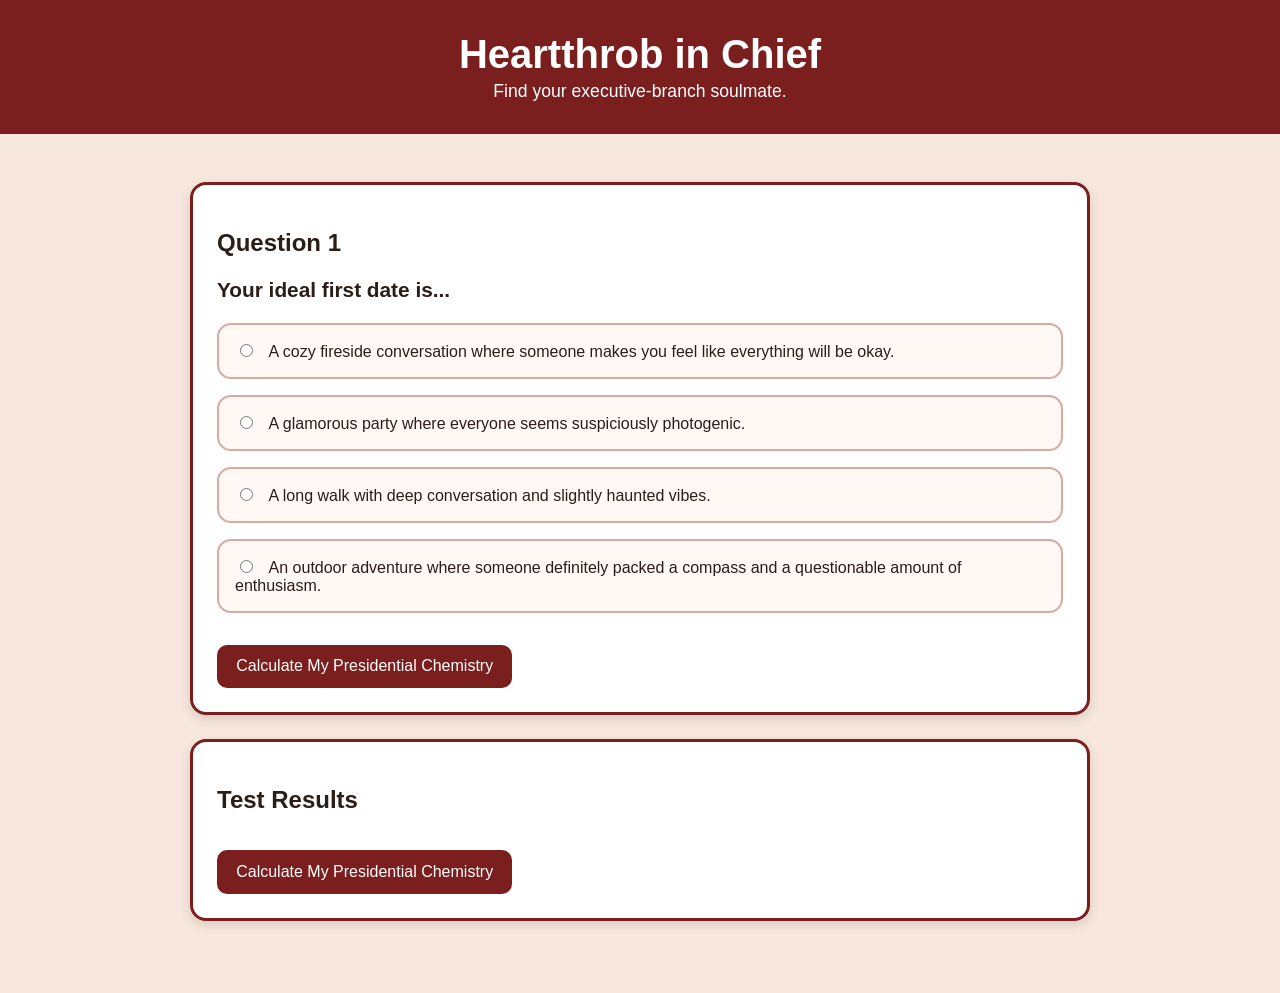
==== index.html @ faa56f8b "Update index.html" ====
<!DOCTYPE html>
<html lang="en">
<head>
  <meta charset="UTF-8">
  <meta name="viewport" content="width=device-width, initial-scale=1.0">
  <title>Heartthrob in Chief</title>
  <link rel="stylesheet" href="style.css">
</head>

<body>
  <header>
    <h1>Heartthrob in Chief</h1>
    <p>Find your executive-branch soulmate.</p>
  </header>

  <main>
    <section class="quiz-card">
      <h2>Question 1</h2>
      <p class="question-text">Your ideal first date is...</p>
      <form id="quiz-form">
        <label class="answer-card">
          <input 
            type="radio" 
            name="q1"
            value="fireside"
            data-fdr="3"
            data-jfk="1"
            data-lincoln="1"
            data-teddy="0"
          >
          <span>A cozy fireside conversation where someone makes you feel like everything will be okay.</span>
        </label>

        <label class="answer-card">
          <input 
            type="radio" 
            name="q1"
            value="glamour"
            data-fdr="1"
            data-jfk="3"
            data-lincoln="0"
            data-teddy="1"
          >
          <span>A glamorous party where everyone seems suspiciously photogenic.</span>
        </label>

        <label class="answer-card">
          <input 
            type="radio" 
            name="q1"
            value="haunted"
            data-fdr="0"
            data-jfk="0"
            data-lincoln="3"
            data-teddy="1"
          >
          <span>A long walk with deep conversation and slightly haunted vibes.</span>
        </label>

        <label class="answer-card">
          <input 
            type="radio" 
            name="q1"
            value="adventure"
            data-fdr="0"
            data-jfk="1"
            data-lincoln="1"
            data-teddy="3"
          >
          <span>An outdoor adventure where someone definitely packed a compass and a questionable amount of enthusiasm.</span>
        </label>
        <button type="submit">Calculate My Presidential Chemistry</button>
      </form>
    </section>

    <section class="results-card">
      <h2>Test Results</h2>
        <button type="submit">Calculate My Presidential Chemistry</button>
    </section>
  </main>

  <script src="script.js"></script>
</body>
</html>
---- style.css ----
body {
  margin: 0;
  font-family: Arial, sans-serif;
  background: #f7e7dc;
  color: #2b1d17;
}

header {
  background: #7b1e1e;
  color: white;
  padding: 2rem;
  text-align: center;
}

header h1 {
  margin: 0 0 0.25rem 0;
  font-size: 2.5rem;
}

header p {
  margin: 0;
  font-size: 1.1rem;
}

main {
  max-width: 900px;
  margin: 2rem auto;
  padding: 1rem;
}

.quiz-card,
.results-card {
  background: white;
  border: 3px solid #7b1e1e;
  border-radius: 16px;
  padding: 1.5rem;
  margin-bottom: 1.5rem;
  box-shadow: 0 4px 12px rgba(0, 0, 0, 0.12);
}

.question-text {
  font-size: 1.3rem;
  font-weight: bold;
}

.answer-card {
  display: block;
  border: 2px solid #d8aaa0;
  border-radius: 14px;
  padding: 1rem;
  margin: 1rem 0;
  cursor: pointer;
  background: #fff8f5;
}

.answer-card:hover {
  border-color: #7b1e1e;
  background: #fdeee8;
}

.answer-card input {
  margin-right: 0.75rem;
}

button {
  background: #7b1e1e;
  color: white;
  border: none;
  border-radius: 10px;
  padding: 0.8rem 1.2rem;
  font-size: 1rem;
  cursor: pointer;
  margin-top: 1rem;
}

button:hover {
  background: #a62a2a;
}

#results-output {
  line-height: 1.6;
}

#results-output ul {
  margin-top: 0.5rem;
}
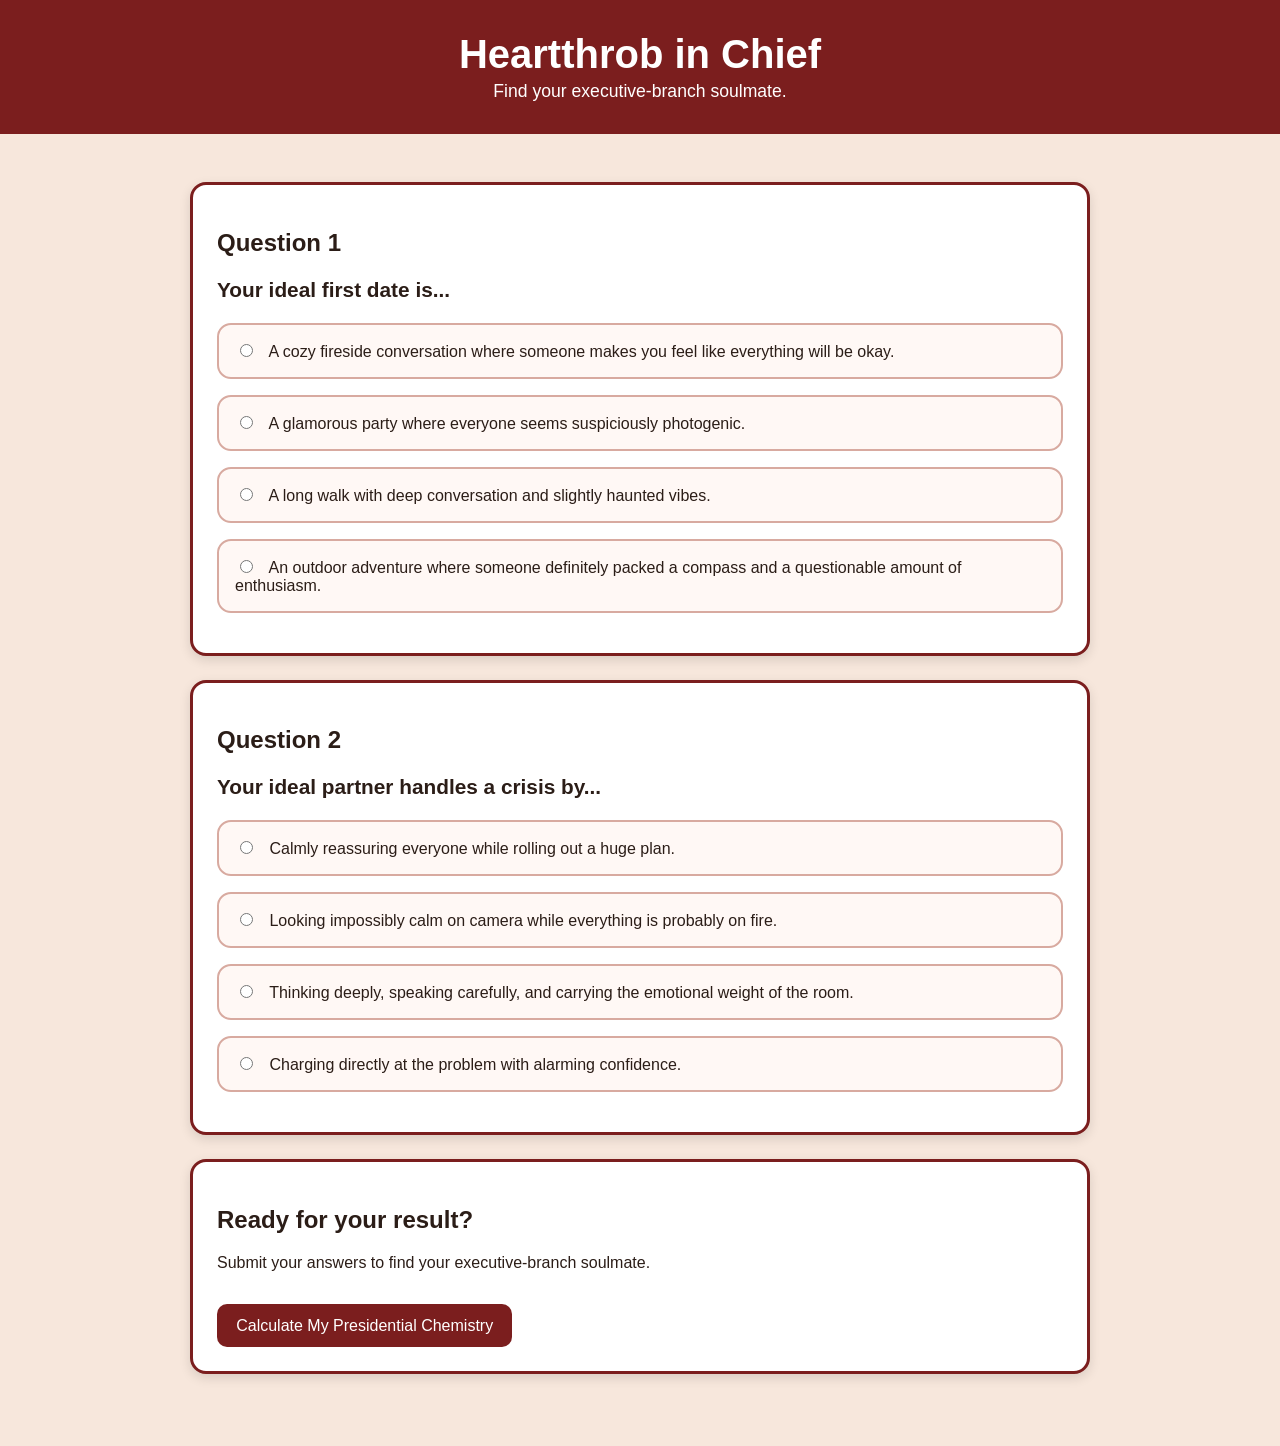
==== commit aefb0b94: "Update index.html" ====
--- a/index.html
+++ b/index.html
@@ -13,71 +13,134 @@
     <p>Find your executive-branch soulmate.</p>
   </header>
 
-  <main>
+ <main>
+  <form id="quiz-form">
+
     <section class="quiz-card">
       <h2>Question 1</h2>
       <p class="question-text">Your ideal first date is...</p>
-      <form id="quiz-form">
-        <label class="answer-card">
-          <input 
-            type="radio" 
-            name="q1"
-            value="fireside"
-            data-fdr="3"
-            data-jfk="1"
-            data-lincoln="1"
-            data-teddy="0"
-          >
-          <span>A cozy fireside conversation where someone makes you feel like everything will be okay.</span>
-        </label>
 
-        <label class="answer-card">
-          <input 
-            type="radio" 
-            name="q1"
-            value="glamour"
-            data-fdr="1"
-            data-jfk="3"
-            data-lincoln="0"
-            data-teddy="1"
-          >
-          <span>A glamorous party where everyone seems suspiciously photogenic.</span>
-        </label>
+      <label class="answer-card">
+        <input 
+          type="radio" 
+          name="q1"
+          value="fireside"
+          data-fdr="3"
+          data-jfk="1"
+          data-lincoln="1"
+          data-teddy="0"
+        >
+        <span>A cozy fireside conversation where someone makes you feel like everything will be okay.</span>
+      </label>
 
-        <label class="answer-card">
-          <input 
-            type="radio" 
-            name="q1"
-            value="haunted"
-            data-fdr="0"
-            data-jfk="0"
-            data-lincoln="3"
-            data-teddy="1"
-          >
-          <span>A long walk with deep conversation and slightly haunted vibes.</span>
-        </label>
+      <label class="answer-card">
+        <input 
+          type="radio" 
+          name="q1"
+          value="glamour"
+          data-fdr="1"
+          data-jfk="3"
+          data-lincoln="0"
+          data-teddy="1"
+        >
+        <span>A glamorous party where everyone seems suspiciously photogenic.</span>
+      </label>
 
-        <label class="answer-card">
-          <input 
-            type="radio" 
-            name="q1"
-            value="adventure"
-            data-fdr="0"
-            data-jfk="1"
-            data-lincoln="1"
-            data-teddy="3"
-          >
-          <span>An outdoor adventure where someone definitely packed a compass and a questionable amount of enthusiasm.</span>
-        </label>
-        <button type="submit">Calculate My Presidential Chemistry</button>
-      </form>
+      <label class="answer-card">
+        <input 
+          type="radio" 
+          name="q1"
+          value="haunted"
+          data-fdr="0"
+          data-jfk="0"
+          data-lincoln="3"
+          data-teddy="1"
+        >
+        <span>A long walk with deep conversation and slightly haunted vibes.</span>
+      </label>
+
+      <label class="answer-card">
+        <input 
+          type="radio" 
+          name="q1"
+          value="adventure"
+          data-fdr="0"
+          data-jfk="1"
+          data-lincoln="1"
+          data-teddy="3"
+        >
+        <span>An outdoor adventure where someone definitely packed a compass and a questionable amount of enthusiasm.</span>
+      </label>
     </section>
 
+
+    <section class="quiz-card">
+      <h2>Question 2</h2>
+      <p class="question-text">Your ideal partner handles a crisis by...</p>
+
+      <label class="answer-card">
+        <input 
+          type="radio" 
+          name="q2"
+          value="reassure"
+          data-fdr="3"
+          data-jfk="1"
+          data-lincoln="1"
+          data-teddy="0"
+        >
+        <span>Calmly reassuring everyone while rolling out a huge plan.</span>
+      </label>
+
+      <label class="answer-card">
+        <input 
+          type="radio" 
+          name="q2"
+          value="camera"
+          data-fdr="1"
+          data-jfk="3"
+          data-lincoln="0"
+          data-teddy="1"
+        >
+        <span>Looking impossibly calm on camera while everything is probably on fire.</span>
+      </label>
+
+      <label class="answer-card">
+        <input 
+          type="radio" 
+          name="q2"
+          value="reflect"
+          data-fdr="1"
+          data-jfk="0"
+          data-lincoln="3"
+          data-teddy="1"
+        >
+        <span>Thinking deeply, speaking carefully, and carrying the emotional weight of the room.</span>
+      </label>
+
+      <label class="answer-card">
+        <input 
+          type="radio" 
+          name="q2"
+          value="charge"
+          data-fdr="0"
+          data-jfk="1"
+          data-lincoln="1"
+          data-teddy="3"
+        >
+        <span>Charging directly at the problem with alarming confidence.</span>
+      </label>
+    </section>
+
+
     <section class="results-card">
-      <h2>Test Results</h2>
-        <button type="submit">Calculate My Presidential Chemistry</button>
+      <h2>Ready for your result?</h2>
+      <p>Submit your answers to find your executive-branch soulmate.</p>
+
+      <button type="submit">Calculate My Presidential Chemistry</button>
     </section>
-  </main>
+
+  </form>
+</main>
 
   <script src="script.js"></script>
 </body>
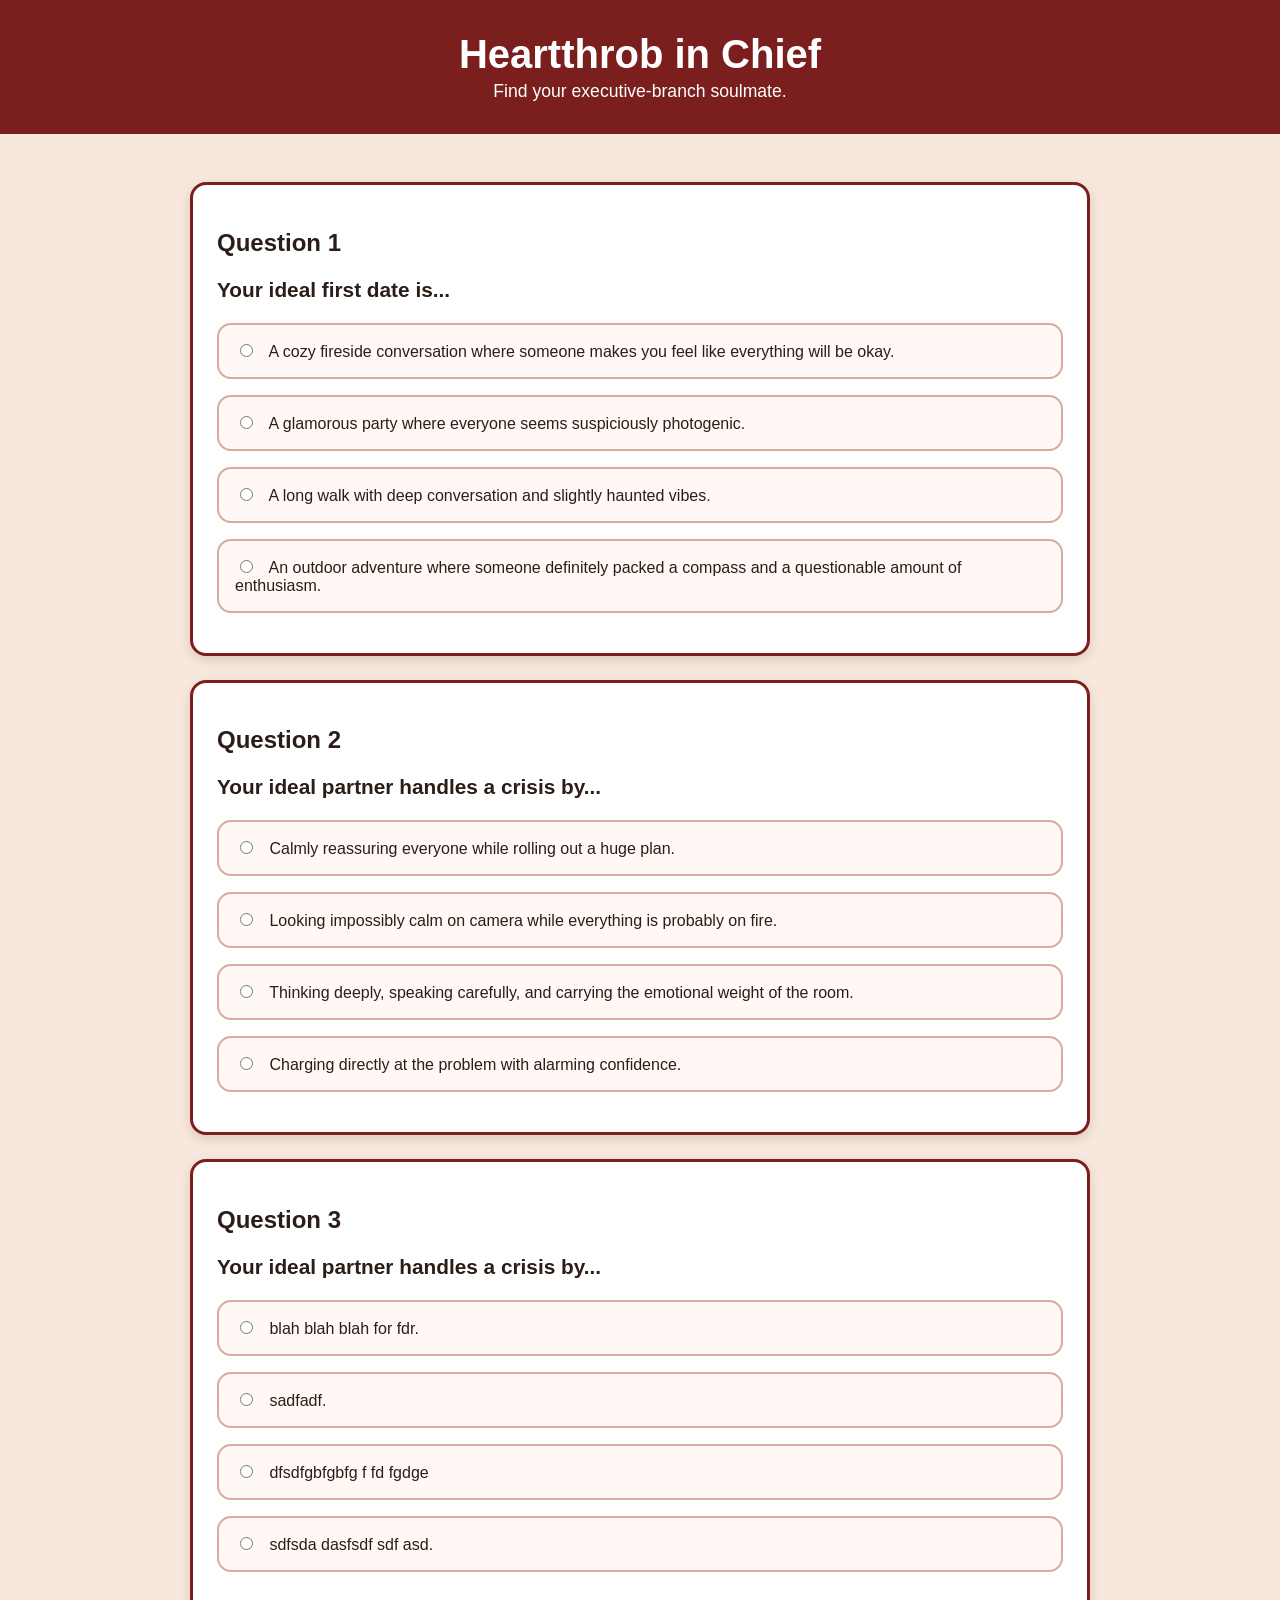
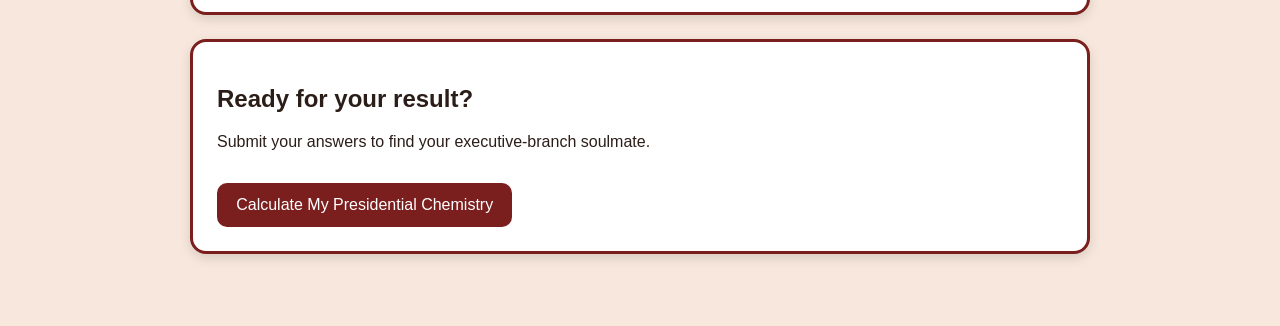
==== commit fee7823d: "Update index.html" ====
--- a/index.html
+++ b/index.html
@@ -13,134 +13,191 @@
     <p>Find your executive-branch soulmate.</p>
   </header>
 
- <main>
-  <form id="quiz-form">
-
-    <section class="quiz-card">
-      <h2>Question 1</h2>
-      <p class="question-text">Your ideal first date is...</p>
-
-      <label class="answer-card">
-        <input 
-          type="radio" 
-          name="q1"
-          value="fireside"
-          data-fdr="3"
-          data-jfk="1"
-          data-lincoln="1"
-          data-teddy="0"
-        >
-        <span>A cozy fireside conversation where someone makes you feel like everything will be okay.</span>
-      </label>
-
-      <label class="answer-card">
-        <input 
-          type="radio" 
-          name="q1"
-          value="glamour"
-          data-fdr="1"
-          data-jfk="3"
-          data-lincoln="0"
-          data-teddy="1"
-        >
-        <span>A glamorous party where everyone seems suspiciously photogenic.</span>
-      </label>
-
-      <label class="answer-card">
-        <input 
-          type="radio" 
-          name="q1"
-          value="haunted"
-          data-fdr="0"
-          data-jfk="0"
-          data-lincoln="3"
-          data-teddy="1"
-        >
-        <span>A long walk with deep conversation and slightly haunted vibes.</span>
-      </label>
-
-      <label class="answer-card">
-        <input 
-          type="radio" 
-          name="q1"
-          value="adventure"
-          data-fdr="0"
-          data-jfk="1"
-          data-lincoln="1"
-          data-teddy="3"
-        >
-        <span>An outdoor adventure where someone definitely packed a compass and a questionable amount of enthusiasm.</span>
-      </label>
-    </section>
-
-
-    <section class="quiz-card">
-      <h2>Question 2</h2>
-      <p class="question-text">Your ideal partner handles a crisis by...</p>
-
-      <label class="answer-card">
-        <input 
-          type="radio" 
-          name="q2"
-          value="reassure"
-          data-fdr="3"
-          data-jfk="1"
-          data-lincoln="1"
-          data-teddy="0"
-        >
-        <span>Calmly reassuring everyone while rolling out a huge plan.</span>
-      </label>
-
-      <label class="answer-card">
-        <input 
-          type="radio" 
-          name="q2"
-          value="camera"
-          data-fdr="1"
-          data-jfk="3"
-          data-lincoln="0"
-          data-teddy="1"
-        >
-        <span>Looking impossibly calm on camera while everything is probably on fire.</span>
-      </label>
-
-      <label class="answer-card">
-        <input 
-          type="radio" 
-          name="q2"
-          value="reflect"
-          data-fdr="1"
-          data-jfk="0"
-          data-lincoln="3"
-          data-teddy="1"
-        >
-        <span>Thinking deeply, speaking carefully, and carrying the emotional weight of the room.</span>
-      </label>
-
-      <label class="answer-card">
-        <input 
-          type="radio" 
-          name="q2"
-          value="charge"
-          data-fdr="0"
-          data-jfk="1"
-          data-lincoln="1"
-          data-teddy="3"
-        >
-        <span>Charging directly at the problem with alarming confidence.</span>
-      </label>
-    </section>
-
-
-    <section class="results-card">
-      <h2>Ready for your result?</h2>
-      <p>Submit your answers to find your executive-branch soulmate.</p>
-
-      <button type="submit">Calculate My Presidential Chemistry</button>
-    </section>
-
-  </form>
-</main>
+  <main>
+    <form id="quiz-form">
+
+      <section class="quiz-card">
+        <h2>Question 1</h2>
+        <p class="question-text">Your ideal first date is...</p>
+
+        <label class="answer-card">
+          <input 
+            type="radio" 
+            name="q1"
+            value="fireside"
+            data-fdr="3"
+            data-jfk="1"
+            data-lincoln="1"
+            data-teddy="0"
+          >
+          <span>A cozy fireside conversation where someone makes you feel like everything will be okay.</span>
+        </label>
+
+        <label class="answer-card">
+          <input 
+            type="radio" 
+            name="q1"
+            value="glamour"
+            data-fdr="1"
+            data-jfk="3"
+            data-lincoln="0"
+            data-teddy="1"
+          >
+          <span>A glamorous party where everyone seems suspiciously photogenic.</span>
+        </label>
+
+        <label class="answer-card">
+          <input 
+            type="radio" 
+            name="q1"
+            value="haunted"
+            data-fdr="0"
+            data-jfk="0"
+            data-lincoln="3"
+            data-teddy="1"
+          >
+          <span>A long walk with deep conversation and slightly haunted vibes.</span>
+        </label>
+
+        <label class="answer-card">
+          <input 
+            type="radio" 
+            name="q1"
+            value="adventure"
+            data-fdr="0"
+            data-jfk="1"
+            data-lincoln="1"
+            data-teddy="3"
+          >
+          <span>An outdoor adventure where someone definitely packed a compass and a questionable amount of enthusiasm.</span>
+        </label>
+      </section>
+
+
+      <section class="quiz-card">
+        <h2>Question 2</h2>
+        <p class="question-text">Your ideal partner handles a crisis by...</p>
+
+        <label class="answer-card">
+          <input 
+            type="radio" 
+            name="q2"
+            value="reassure"
+            data-fdr="3"
+            data-jfk="1"
+            data-lincoln="1"
+            data-teddy="0"
+          >
+          <span>Calmly reassuring everyone while rolling out a huge plan.</span>
+        </label>
+
+        <label class="answer-card">
+          <input 
+            type="radio" 
+            name="q2"
+            value="camera"
+            data-fdr="1"
+            data-jfk="3"
+            data-lincoln="0"
+            data-teddy="1"
+          >
+          <span>Looking impossibly calm on camera while everything is probably on fire.</span>
+        </label>
+
+        <label class="answer-card">
+          <input 
+            type="radio" 
+            name="q2"
+            value="reflect"
+            data-fdr="1"
+            data-jfk="0"
+            data-lincoln="3"
+            data-teddy="1"
+          >
+          <span>Thinking deeply, speaking carefully, and carrying the emotional weight of the room.</span>
+        </label>
+
+        <label class="answer-card">
+          <input 
+            type="radio" 
+            name="q2"
+            value="charge"
+            data-fdr="0"
+            data-jfk="1"
+            data-lincoln="1"
+            data-teddy="3"
+          >
+          <span>Charging directly at the problem with alarming confidence.</span>
+        </label>
+      </section>
+
+      <section class="quiz-card">
+        <h2>Question 3</h2> 
+        <p class="question-text">Your ideal partner handles a crisis by...</p>
+
+        <label class="answer-card">
+          <input 
+            type="radio" 
+            name="q3" 
+            value="reassure"
+            data-fdr="99"
+            data-jfk="-1"
+            data-lincoln="13"
+            data-teddy="0"
+          >
+          <span>blah blah blah for fdr.</span>
+        </label>
+
+        <label class="answer-card">
+          <input 
+            type="radio" 
+            name="q3"
+            value="camera"
+            data-fdr="1"
+            data-jfk="35"
+            data-lincoln="10"
+            data-teddy="1"
+          >
+          <span>sadfadf.</span>
+        </label>
+
+        <label class="answer-card">
+          <input 
+            type="radio" 
+            name="q3"
+            value="reflect"
+            data-fdr="1"
+            data-jfk="0"
+            data-lincoln="3"
+            data-teddy="1"
+          >
+          <span>dfsdfgbfgbfg f fd  fgdge</span>
+        </label>
+
+        <label class="answer-card">
+          <input 
+            type="radio" 
+            name="q3"
+            value="charge"
+            data-fdr="0"
+            data-jfk="1"
+            data-lincoln="1"
+            data-teddy="3"
+          >
+          <span>sdfsda dasfsdf sdf asd.</span>
+        </label>
+      </section>
+
+
+      <section class="results-card">
+        <h2>Ready for your result?</h2>
+        <p>Submit your answers to find your executive-branch soulmate.</p>
+
+        <button type="submit">Calculate My Presidential Chemistry</button>
+      </section>
+
+    </form>
+  </main>
 
   <script src="script.js"></script>
 </body>
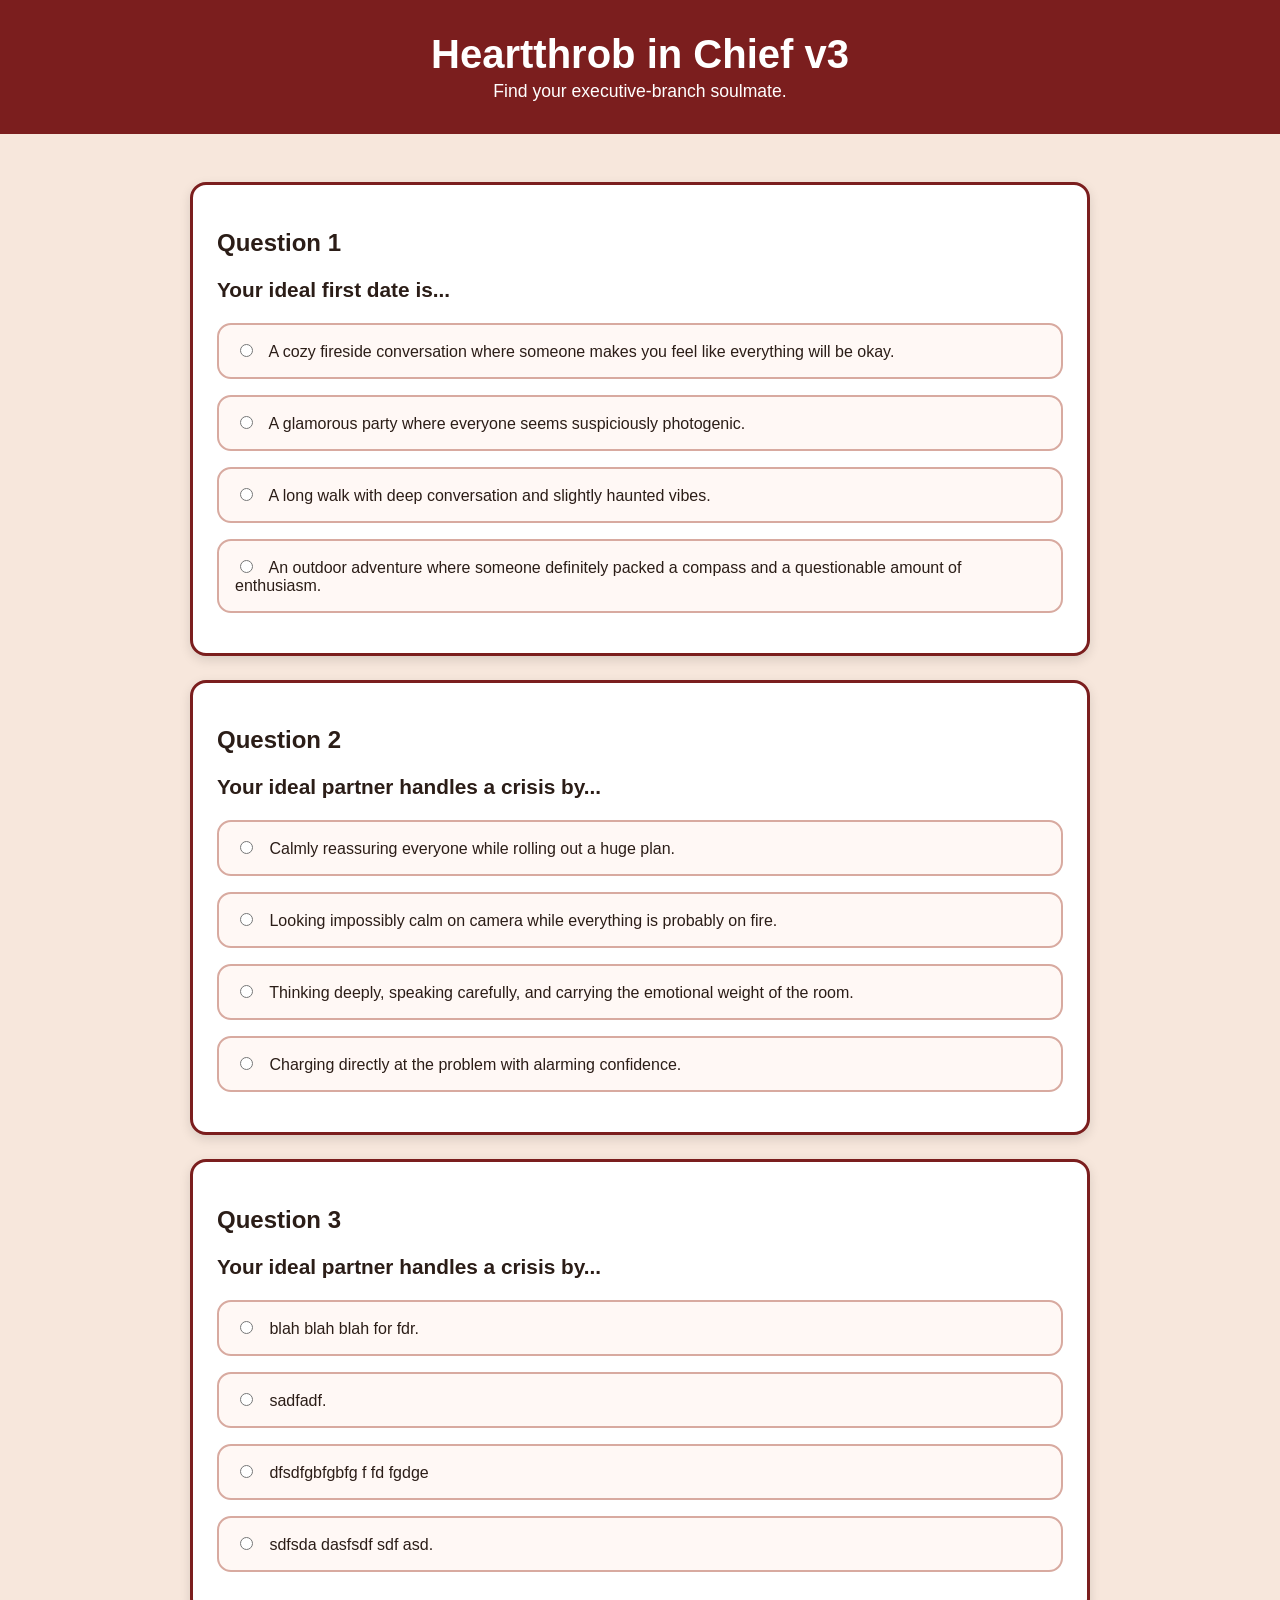
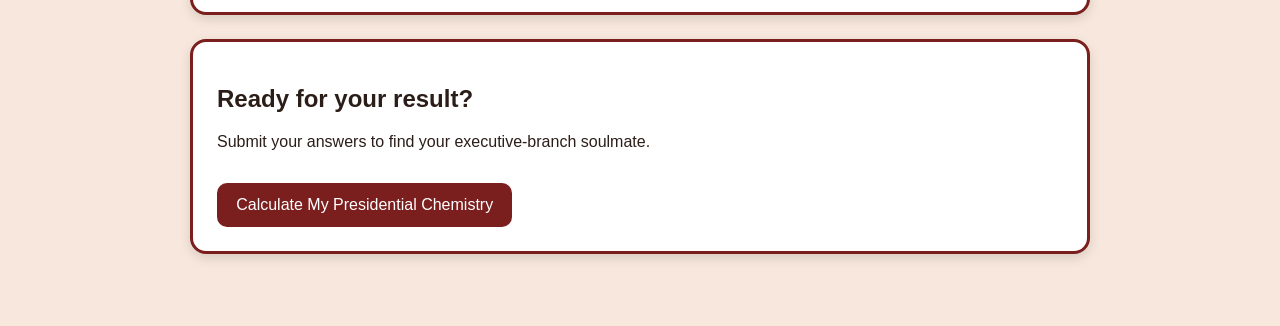
==== commit 2a529a1a: "Update index.html" ====
--- a/index.html
+++ b/index.html
@@ -9,7 +9,7 @@
 
 <body>
   <header>
-    <h1>Heartthrob in Chief</h1>
+    <h1>Heartthrob in Chief v3</h1>
     <p>Find your executive-branch soulmate.</p>
   </header>
 
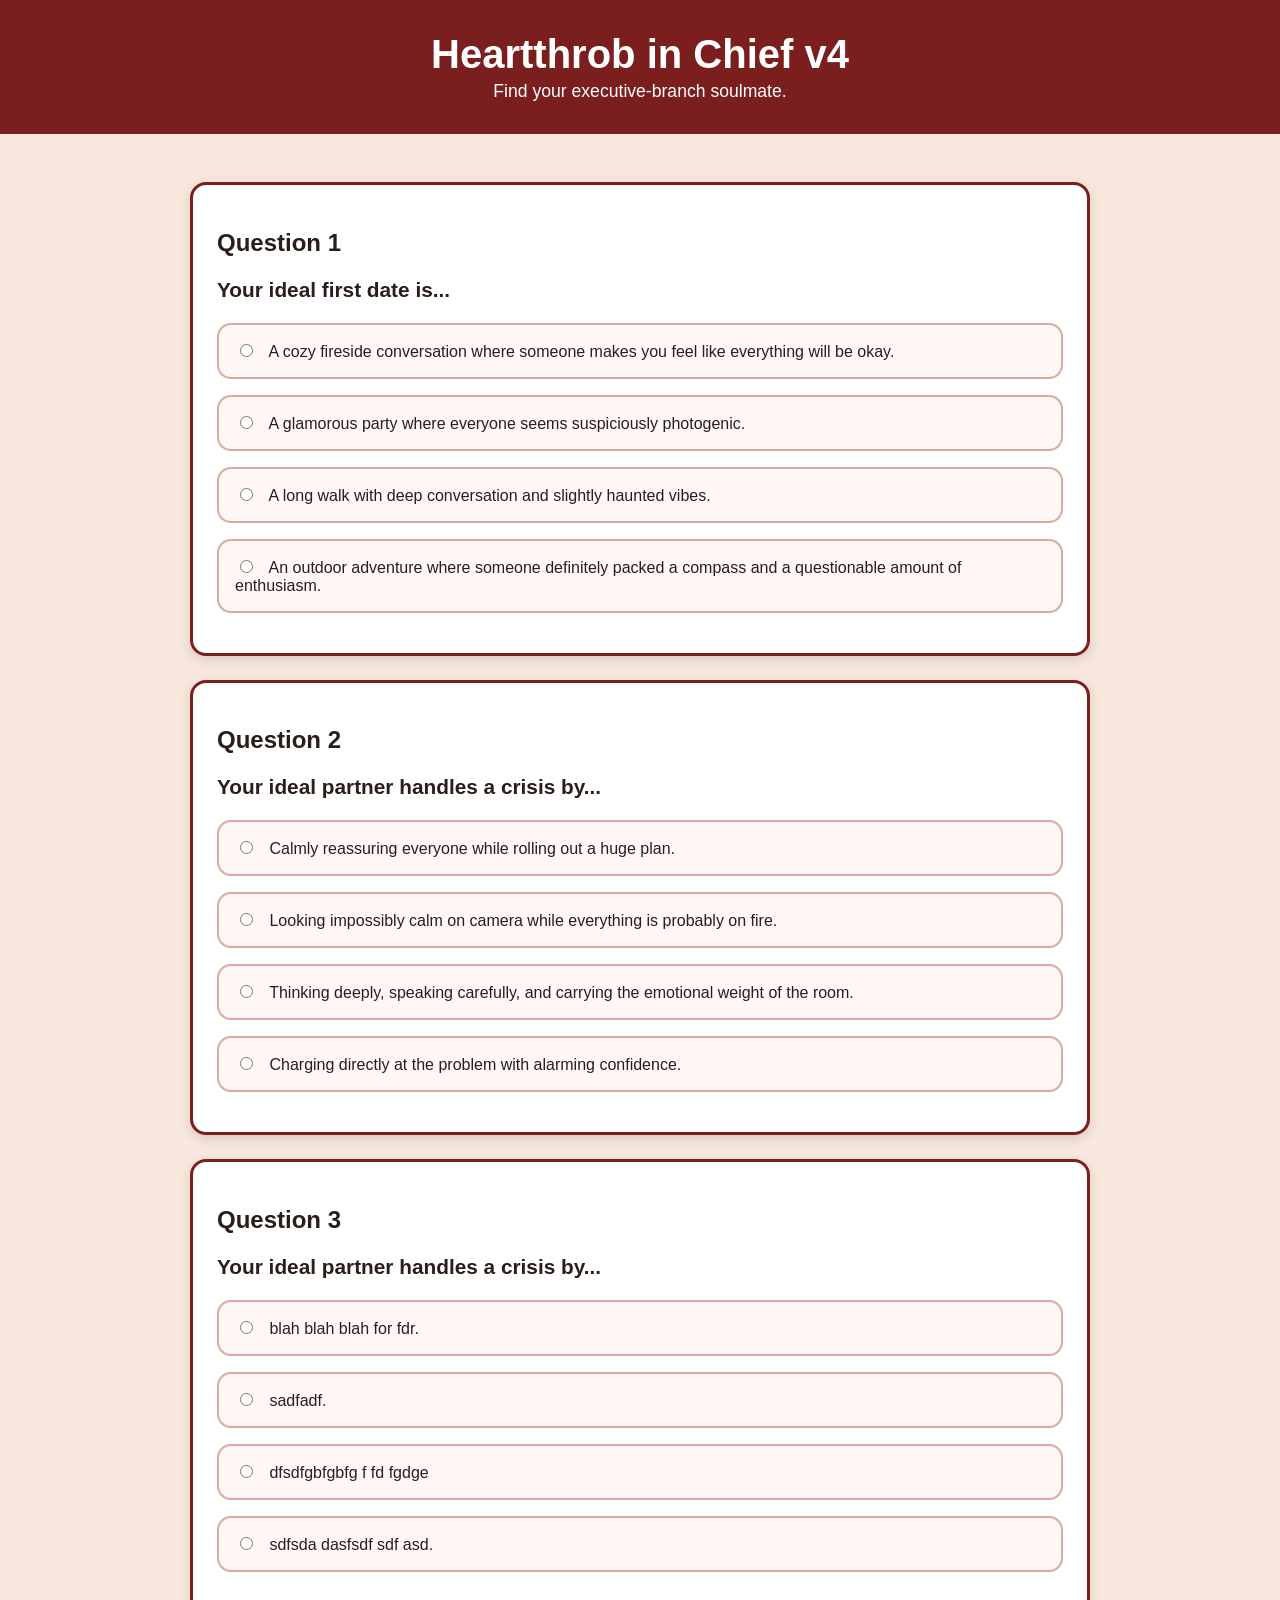
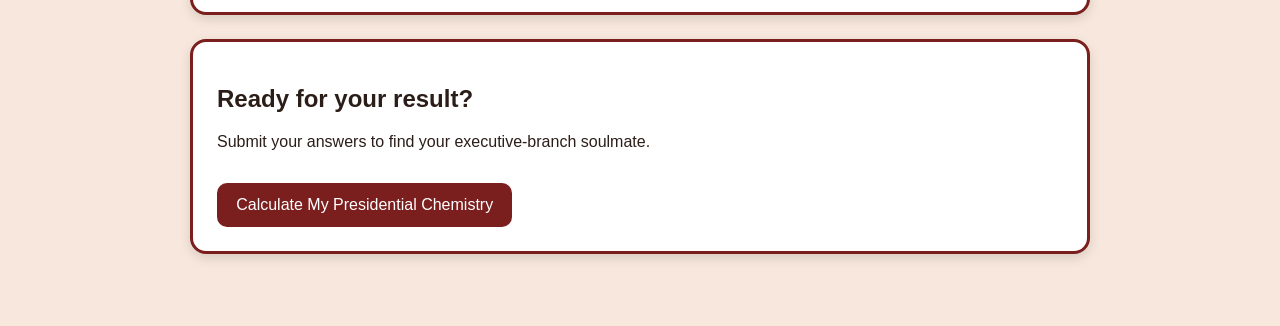
==== commit 87413fe1: "Update index.html" ====
--- a/index.html
+++ b/index.html
@@ -9,7 +9,7 @@
 
 <body>
   <header>
-    <h1>Heartthrob in Chief v3</h1>
+    <h1>Heartthrob in Chief v4</h1>
     <p>Find your executive-branch soulmate.</p>
   </header>
 
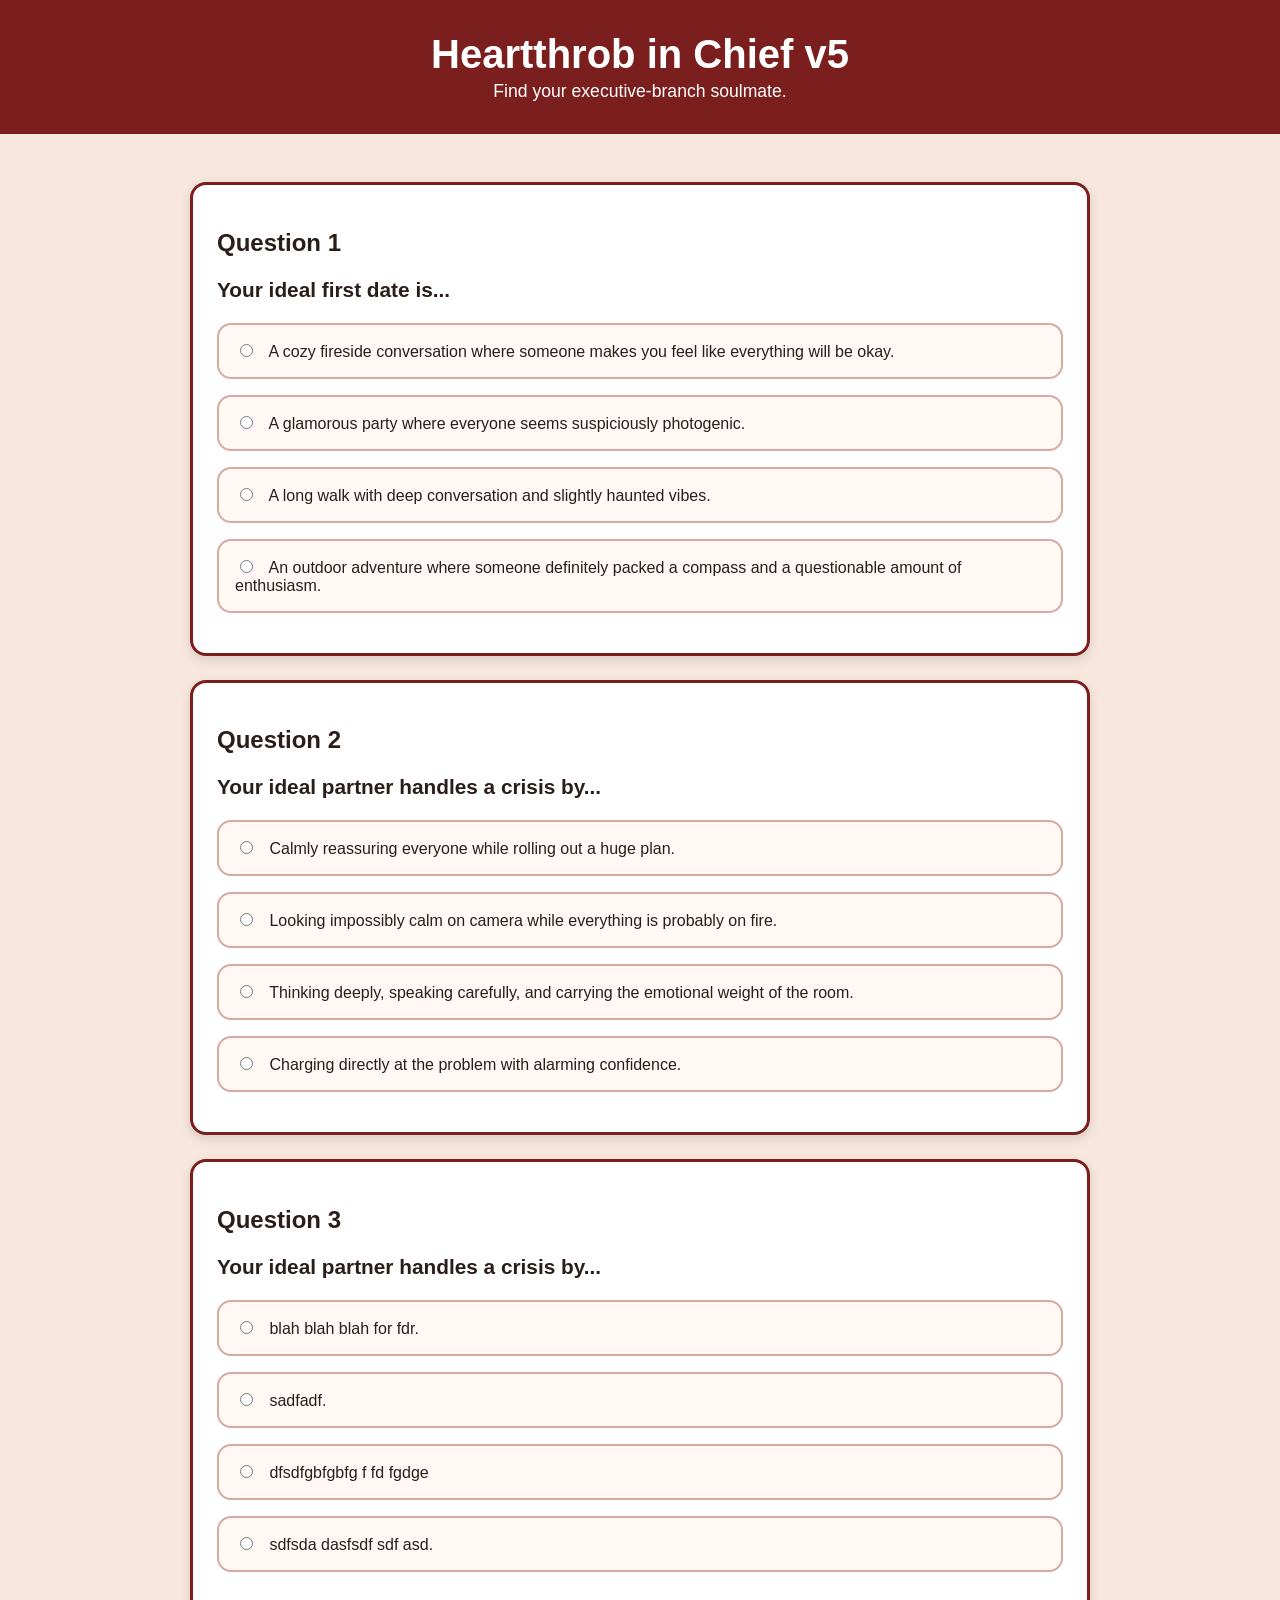
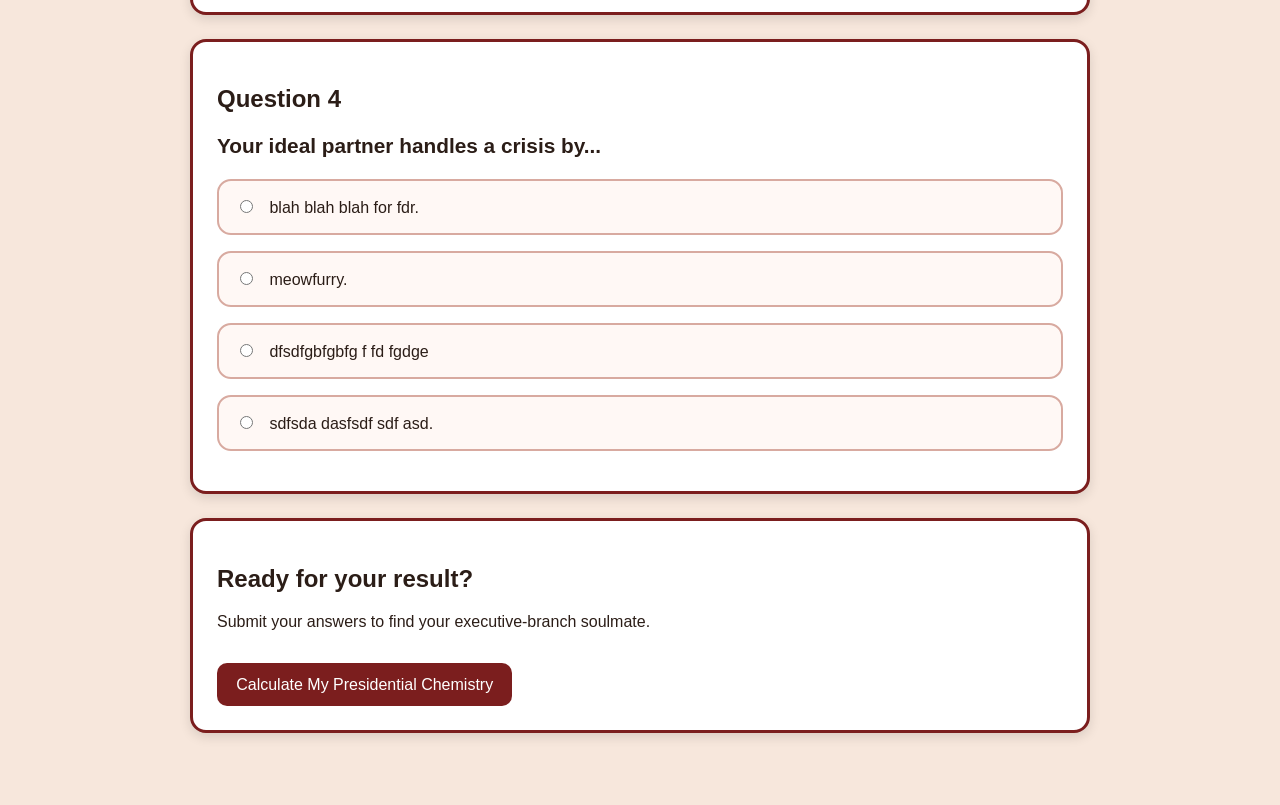
==== commit 9728dda3: "Update index.html" ====
--- a/index.html
+++ b/index.html
@@ -9,7 +9,7 @@
 
 <body>
   <header>
-    <h1>Heartthrob in Chief v4</h1>
+    <h1>Heartthrob in Chief v5</h1>
     <p>Find your executive-branch soulmate.</p>
   </header>
 
@@ -130,9 +130,10 @@
           <span>Charging directly at the problem with alarming confidence.</span>
         </label>
       </section>
-
-      <section class="quiz-card">
-        <h2>Question 3</h2> 
+<!-- this is the top of the questions, be sure to adjust the q# up one on each question-->
+      
+      <section class="quiz-card">
+        <h2>Question 3</h2> <!-- change this question number -->
         <p class="question-text">Your ideal partner handles a crisis by...</p>
 
         <label class="answer-card">
@@ -177,7 +178,7 @@
         <label class="answer-card">
           <input 
             type="radio" 
-            name="q3"
+            name="q3" 
             value="charge"
             data-fdr="0"
             data-jfk="1"
@@ -187,7 +188,66 @@
           <span>sdfsda dasfsdf sdf asd.</span>
         </label>
       </section>
-
+<!-- copy the section above this line and paste it below -->
+<!-- this is the top of the questions, be sure to adjust the q# up one on each question-->
+      
+      <section class="quiz-card">
+        <h2>Question 4</h2> <!-- change this question number -->
+        <p class="question-text">Your ideal partner handles a crisis by...</p>
+
+        <label class="answer-card">
+          <input 
+            type="radio" 
+            name="q4" 
+            value="reassure"
+            data-fdr="99"
+            data-jfk="-1"
+            data-lincoln="13"
+            data-teddy="0"
+          >
+          <span>blah blah blah for fdr.</span>
+        </label>
+
+        <label class="answer-card">
+          <input 
+            type="radio" 
+            name="q4"
+            value="camera"
+            data-fdr="3"
+            data-jfk="5"
+            data-lincoln="1"
+            data-teddy="12"
+          >
+          <span>meowfurry.</span>
+        </label>
+
+        <label class="answer-card">
+          <input 
+            type="radio" 
+            name="q4"
+            value="reflect"
+            data-fdr="1"
+            data-jfk="0"
+            data-lincoln="3"
+            data-teddy="1"
+          >
+          <span>dfsdfgbfgbfg f fd  fgdge</span>
+        </label>
+
+        <label class="answer-card">
+          <input 
+            type="radio" 
+            name="q4" 
+            value="charge"
+            data-fdr="0"
+            data-jfk="1"
+            data-lincoln="1"
+            data-teddy="3"
+          >
+          <span>sdfsda dasfsdf sdf asd.</span>
+        </label>
+      </section>
+<!-- copy the section above this line and paste it below -->
 
       <section class="results-card">
         <h2>Ready for your result?</h2>
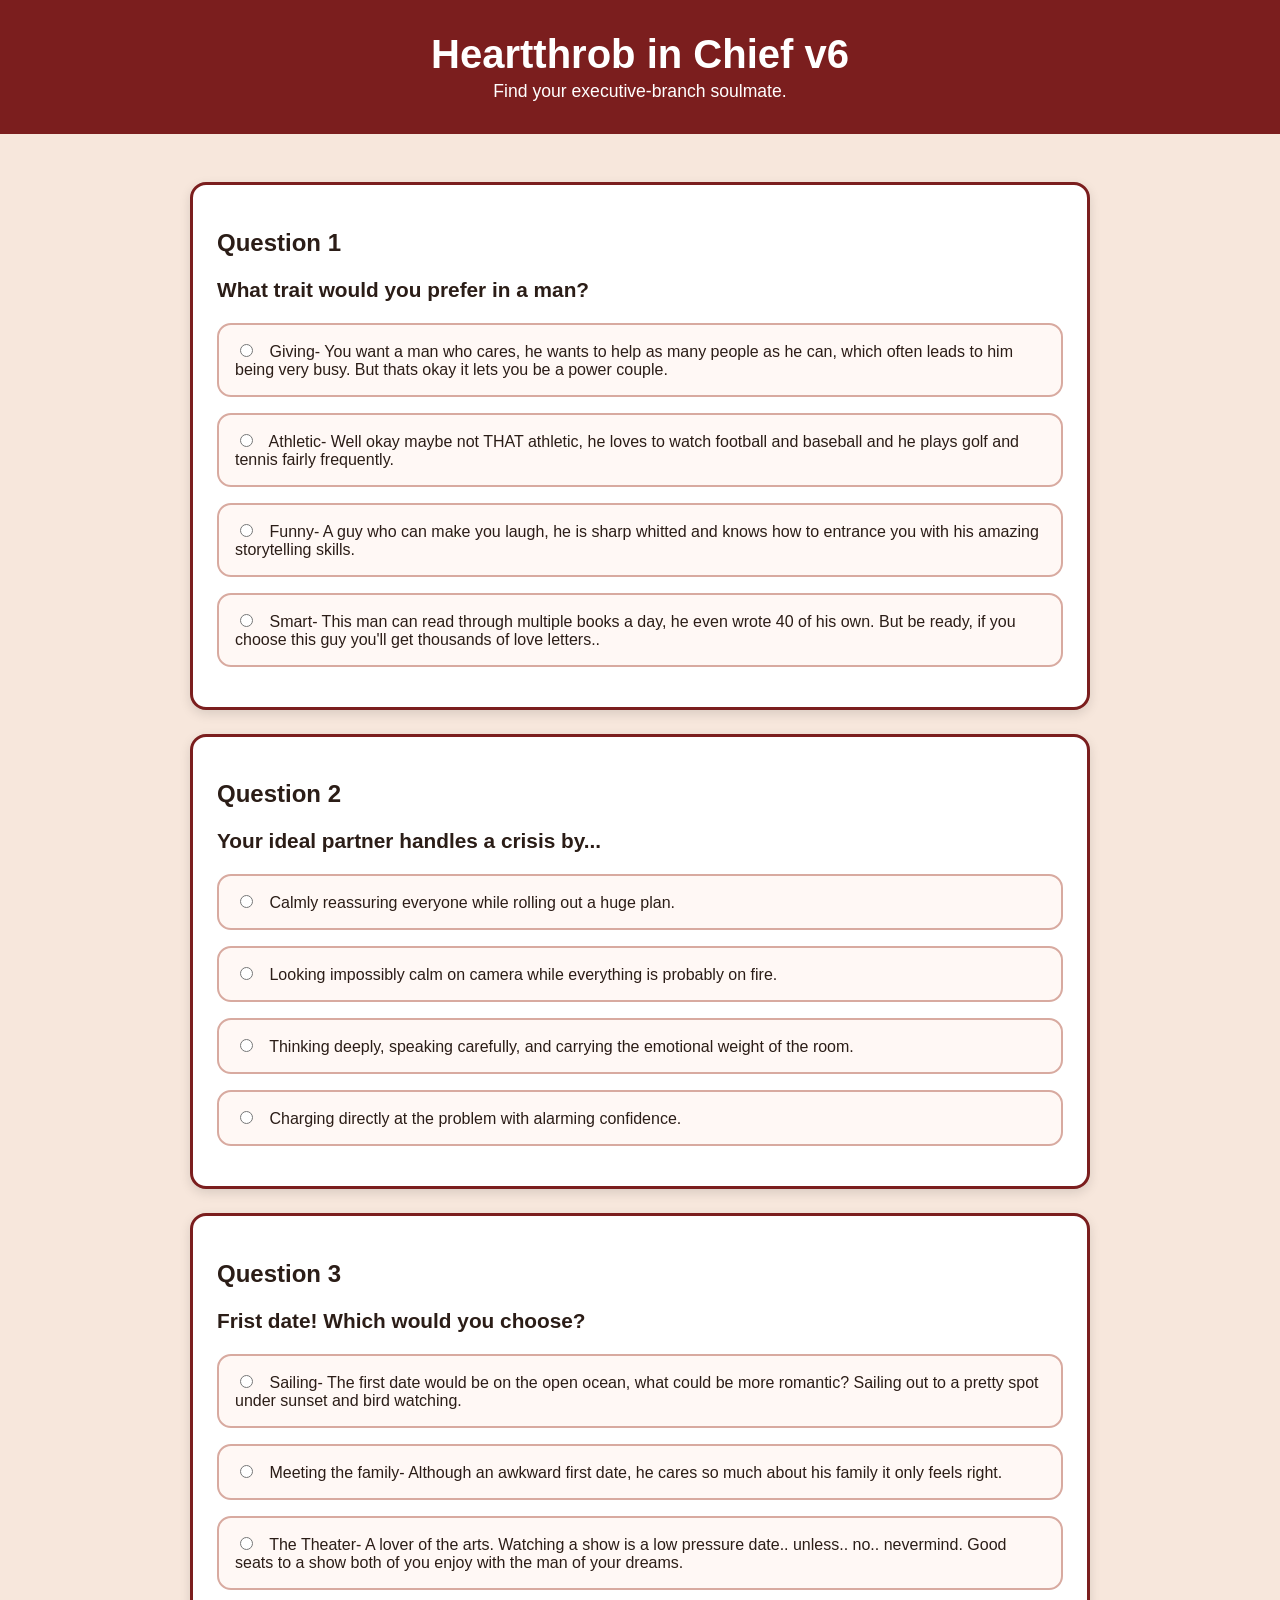
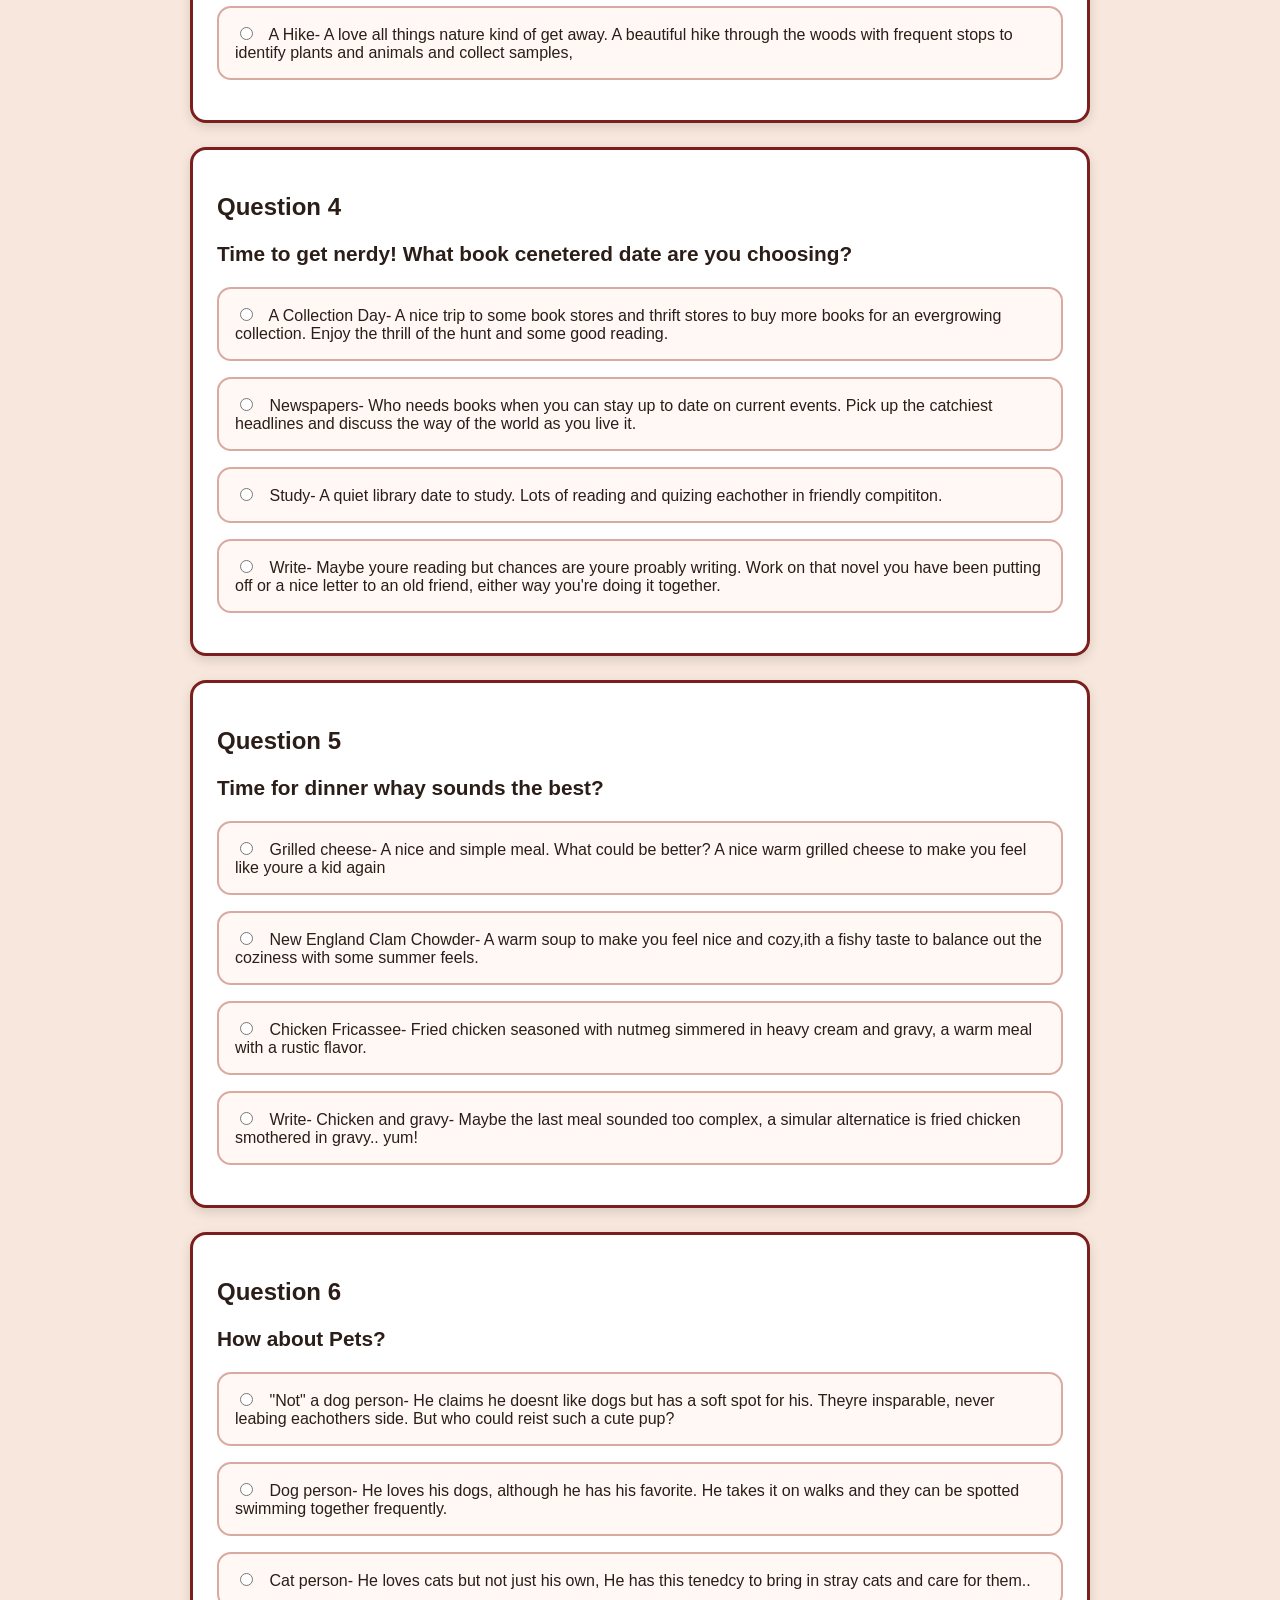
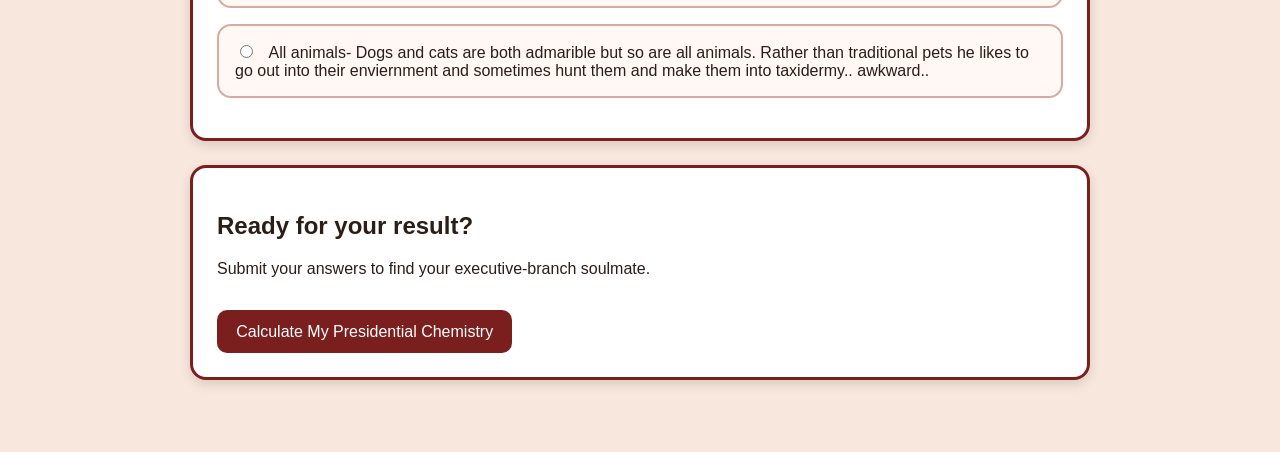
==== commit c2b073ea: "Update index.html" ====
--- a/index.html
+++ b/index.html
@@ -9,7 +9,7 @@
 
 <body>
   <header>
-    <h1>Heartthrob in Chief v5</h1>
+    <h1>Heartthrob in Chief v6</h1>
     <p>Find your executive-branch soulmate.</p>
   </header>
 
@@ -18,19 +18,19 @@
 
       <section class="quiz-card">
         <h2>Question 1</h2>
-        <p class="question-text">Your ideal first date is...</p>
+        <p class="question-text">What trait would you prefer in a man?</p>
 
         <label class="answer-card">
           <input 
             type="radio" 
             name="q1"
             value="fireside"
-            data-fdr="3"
-            data-jfk="1"
-            data-lincoln="1"
-            data-teddy="0"
-          >
-          <span>A cozy fireside conversation where someone makes you feel like everything will be okay.</span>
+            data-fdr="2"
+            data-jfk="0"
+            data-lincoln="0"
+            data-teddy="0"
+          >
+          <span>Giving- You want a man who cares, he wants to help as many people as he can, which often leads to him being very busy. But thats okay it lets you be a power couple.</span>
         </label>
 
         <label class="answer-card">
@@ -38,12 +38,12 @@
             type="radio" 
             name="q1"
             value="glamour"
-            data-fdr="1"
-            data-jfk="3"
-            data-lincoln="0"
-            data-teddy="1"
-          >
-          <span>A glamorous party where everyone seems suspiciously photogenic.</span>
+            data-fdr="0"
+            data-jfk="2"
+            data-lincoln="0"
+            data-teddy="0"
+          >
+          <span>Athletic- Well okay maybe not THAT athletic, he loves to watch football and baseball and he plays golf and tennis fairly frequently.</span>
         </label>
 
         <label class="answer-card">
@@ -53,10 +53,10 @@
             value="haunted"
             data-fdr="0"
             data-jfk="0"
-            data-lincoln="3"
-            data-teddy="1"
-          >
-          <span>A long walk with deep conversation and slightly haunted vibes.</span>
+            data-lincoln="2"
+            data-teddy="0"
+          >
+          <span>Funny- A guy who can make you laugh, he is sharp whitted and knows how to entrance you with his amazing storytelling skills.</span>
         </label>
 
         <label class="answer-card">
@@ -65,11 +65,11 @@
             name="q1"
             value="adventure"
             data-fdr="0"
-            data-jfk="1"
-            data-lincoln="1"
-            data-teddy="3"
-          >
-          <span>An outdoor adventure where someone definitely packed a compass and a questionable amount of enthusiasm.</span>
+            data-jfk="0"
+            data-lincoln="0"
+            data-teddy="2"
+          >
+          <span>Smart- This man can read through multiple books a day, he even wrote 40 of his own. But be ready, if you choose this guy you'll get thousands of love letters..</span>
         </label>
       </section>
 
@@ -83,9 +83,9 @@
             type="radio" 
             name="q2"
             value="reassure"
-            data-fdr="3"
-            data-jfk="1"
-            data-lincoln="1"
+            data-fdr="2"
+            data-jfk="0"
+            data-lincoln="0"
             data-teddy="0"
           >
           <span>Calmly reassuring everyone while rolling out a huge plan.</span>
@@ -96,10 +96,10 @@
             type="radio" 
             name="q2"
             value="camera"
-            data-fdr="1"
-            data-jfk="3"
-            data-lincoln="0"
-            data-teddy="1"
+            data-fdr="0"
+            data-jfk="2"
+            data-lincoln="0"
+            data-teddy="0"
           >
           <span>Looking impossibly calm on camera while everything is probably on fire.</span>
         </label>
@@ -109,10 +109,10 @@
             type="radio" 
             name="q2"
             value="reflect"
-            data-fdr="1"
-            data-jfk="0"
-            data-lincoln="3"
-            data-teddy="1"
+            data-fdr="0"
+            data-jfk="0"
+            data-lincoln="2"
+            data-teddy="0"
           >
           <span>Thinking deeply, speaking carefully, and carrying the emotional weight of the room.</span>
         </label>
@@ -123,9 +123,9 @@
             name="q2"
             value="charge"
             data-fdr="0"
-            data-jfk="1"
-            data-lincoln="1"
-            data-teddy="3"
+            data-jfk="0"
+            data-lincoln="0"
+            data-teddy="2"
           >
           <span>Charging directly at the problem with alarming confidence.</span>
         </label>
@@ -134,19 +134,19 @@
       
       <section class="quiz-card">
         <h2>Question 3</h2> <!-- change this question number -->
-        <p class="question-text">Your ideal partner handles a crisis by...</p>
+        <p class="question-text"> Frist date! Which would you choose?</p>
 
         <label class="answer-card">
           <input 
             type="radio" 
             name="q3" 
             value="reassure"
-            data-fdr="99"
-            data-jfk="-1"
-            data-lincoln="13"
-            data-teddy="0"
-          >
-          <span>blah blah blah for fdr.</span>
+            data-fdr="2"
+            data-jfk="0"
+            data-lincoln="0"
+            data-teddy="0"
+          >
+          <span>Sailing- The first date would be on the open ocean, what could be more romantic? Sailing out to a pretty spot under sunset and bird watching. </span>
         </label>
 
         <label class="answer-card">
@@ -154,12 +154,12 @@
             type="radio" 
             name="q3"
             value="camera"
-            data-fdr="1"
-            data-jfk="35"
-            data-lincoln="10"
-            data-teddy="1"
-          >
-          <span>sadfadf.</span>
+            data-fdr="0"
+            data-jfk="2"
+            data-lincoln="0"
+            data-teddy="0"
+          >
+          <span>Meeting the family- Although an awkward first date, he cares so much about his family it only feels right.</span>
         </label>
 
         <label class="answer-card">
@@ -167,12 +167,12 @@
             type="radio" 
             name="q3"
             value="reflect"
-            data-fdr="1"
-            data-jfk="0"
-            data-lincoln="3"
-            data-teddy="1"
-          >
-          <span>dfsdfgbfgbfg f fd  fgdge</span>
+            data-fdr="0"
+            data-jfk="0"
+            data-lincoln="2"
+            data-teddy="0"
+          >
+          <span> The Theater- A lover of the arts. Watching a show is a low pressure date.. unless.. no.. nevermind. Good seats to a show both of you enjoy with the man of your dreams.</span>
         </label>
 
         <label class="answer-card">
@@ -181,11 +181,11 @@
             name="q3" 
             value="charge"
             data-fdr="0"
-            data-jfk="1"
-            data-lincoln="1"
-            data-teddy="3"
-          >
-          <span>sdfsda dasfsdf sdf asd.</span>
+            data-jfk="0"
+            data-lincoln="0"
+            data-teddy="2"
+          >
+          <span>A Hike- A love all things nature kind of get away. A beautiful hike through the woods with frequent stops to identify plants and animals and collect samples,</span>
         </label>
       </section>
 <!-- copy the section above this line and paste it below -->
@@ -193,19 +193,19 @@
       
       <section class="quiz-card">
         <h2>Question 4</h2> <!-- change this question number -->
-        <p class="question-text">Your ideal partner handles a crisis by...</p>
+        <p class="question-text">Time to get nerdy! What book cenetered date are you choosing?</p>
 
         <label class="answer-card">
           <input 
             type="radio" 
             name="q4" 
             value="reassure"
-            data-fdr="99"
-            data-jfk="-1"
-            data-lincoln="13"
-            data-teddy="0"
-          >
-          <span>blah blah blah for fdr.</span>
+            data-fdr="2"
+            data-jfk="0"
+            data-lincoln="0"
+            data-teddy="0"
+          >
+          <span>A Collection Day- A nice trip to some book stores and thrift stores to buy more books for an evergrowing collection. Enjoy the thrill of the hunt and some good reading.</span>
         </label>
 
         <label class="answer-card">
@@ -213,12 +213,12 @@
             type="radio" 
             name="q4"
             value="camera"
-            data-fdr="3"
-            data-jfk="5"
-            data-lincoln="1"
-            data-teddy="12"
-          >
-          <span>meowfurry.</span>
+            data-fdr="0"
+            data-jfk="2"
+            data-lincoln="0"
+            data-teddy="0"
+          >
+          <span>Newspapers- Who needs books when you can stay up to date on current events. Pick up the catchiest headlines and discuss the way of the world as you live it.</span>
         </label>
 
         <label class="answer-card">
@@ -226,12 +226,12 @@
             type="radio" 
             name="q4"
             value="reflect"
-            data-fdr="1"
-            data-jfk="0"
-            data-lincoln="3"
-            data-teddy="1"
-          >
-          <span>dfsdfgbfgbfg f fd  fgdge</span>
+            data-fdr="0"
+            data-jfk="0"
+            data-lincoln="2"
+            data-teddy="0"
+          >
+          <span>Study- A quiet library date to study. Lots of reading and quizing eachother in friendly compititon. </span>
         </label>
 
         <label class="answer-card">
@@ -240,15 +240,132 @@
             name="q4" 
             value="charge"
             data-fdr="0"
-            data-jfk="1"
-            data-lincoln="1"
-            data-teddy="3"
-          >
-          <span>sdfsda dasfsdf sdf asd.</span>
+            data-jfk="0"
+            data-lincoln="0"
+            data-teddy="2"
+          >
+          <span>Write- Maybe youre reading but chances are youre proably writing. Work on that novel you have been putting off or a nice letter to an old friend, either way you're doing it together.</span>
         </label>
       </section>
 <!-- copy the section above this line and paste it below -->
-
+<!-- this is the top of the questions, be sure to adjust the q# up one on each question-->
+      
+      <section class="quiz-card">
+        <h2>Question 5</h2> <!-- change this question number -->
+        <p class="question-text">Time for dinner whay sounds the best?</p>
+
+        <label class="answer-card">
+          <input 
+            type="radio" 
+            name="q5" 
+            value="reassure"
+            data-fdr="2"
+            data-jfk="0"
+            data-lincoln="0"
+            data-teddy="0"
+          >
+          <span>Grilled cheese- A nice and simple meal. What could be better? A nice warm grilled cheese to make you feel like youre a kid again</span>
+        </label>
+
+        <label class="answer-card">
+          <input 
+            type="radio" 
+            name="q5"
+            value="camera"
+            data-fdr="0"
+            data-jfk="2"
+            data-lincoln="0"
+            data-teddy="0"
+          >
+          <span>New England Clam Chowder- A warm soup to make you feel nice and cozy,ith a fishy taste to balance out the coziness with some summer feels.</span>
+        </label>
+
+        <label class="answer-card">
+          <input 
+            type="radio" 
+            name="q5"
+            value="reflect"
+            data-fdr="0"
+            data-jfk="0"
+            data-lincoln="2"
+            data-teddy="0"
+          >
+          <span>Chicken Fricassee- Fried chicken seasoned with nutmeg simmered in heavy cream and gravy, a warm meal with a rustic flavor. </span>
+        </label>
+
+        <label class="answer-card">
+          <input 
+            type="radio" 
+            name="q5" 
+            value="charge"
+            data-fdr="0"
+            data-jfk="0"
+            data-lincoln="0"
+            data-teddy="2"
+          >
+          <span>Write- Chicken and gravy- Maybe the last meal sounded too complex, a simular alternatice is fried chicken smothered in gravy.. yum!</span>
+        </label>
+      </section>
+<!-- copy the section above this line and paste it below -->
+      <!-- this is the top of the questions, be sure to adjust the q# up one on each question-->
+      
+      <section class="quiz-card">
+        <h2>Question 6</h2> <!-- change this question number -->
+        <p class="question-text">How about Pets?</p>
+
+        <label class="answer-card">
+          <input 
+            type="radio" 
+            name="q6" 
+            value="reassure"
+            data-fdr="2"
+            data-jfk="0"
+            data-lincoln="0"
+            data-teddy="0"
+          >
+          <span>"Not" a dog person- He claims he doesnt like dogs but has a soft spot for his. Theyre insparable, never leabing eachothers side. But who could reist such a cute pup?</span>
+        </label>
+
+        <label class="answer-card">
+          <input 
+            type="radio" 
+            name="q6"
+            value="camera"
+            data-fdr="0"
+            data-jfk="2"
+            data-lincoln="0"
+            data-teddy="0"
+          >
+          <span>Dog person- He loves his dogs, although he has his favorite. He takes it on walks and they can be spotted swimming together frequently.</span>
+        </label>
+
+        <label class="answer-card">
+          <input 
+            type="radio" 
+            name="q6"
+            value="reflect"
+            data-fdr="0"
+            data-jfk="0"
+            data-lincoln="2"
+            data-teddy="0"
+          >
+          <span>Cat person- He loves cats but not just his own, He has this tenedcy to bring in stray cats and care for them..</span>
+        </label>
+
+        <label class="answer-card">
+          <input 
+            type="radio" 
+            name="q6" 
+            value="charge"
+            data-fdr="0"
+            data-jfk="0"
+            data-lincoln="0"
+            data-teddy="2"
+          >
+          <span>All animals- Dogs and cats are both admarible but so are all animals. Rather than traditional pets he likes to go out into their enviernment and sometimes hunt them and make them into taxidermy.. awkward..</span>
+        </label>
+      </section>
+<!-- copy the section above this line and paste it below -->
       <section class="results-card">
         <h2>Ready for your result?</h2>
         <p>Submit your answers to find your executive-branch soulmate.</p>
